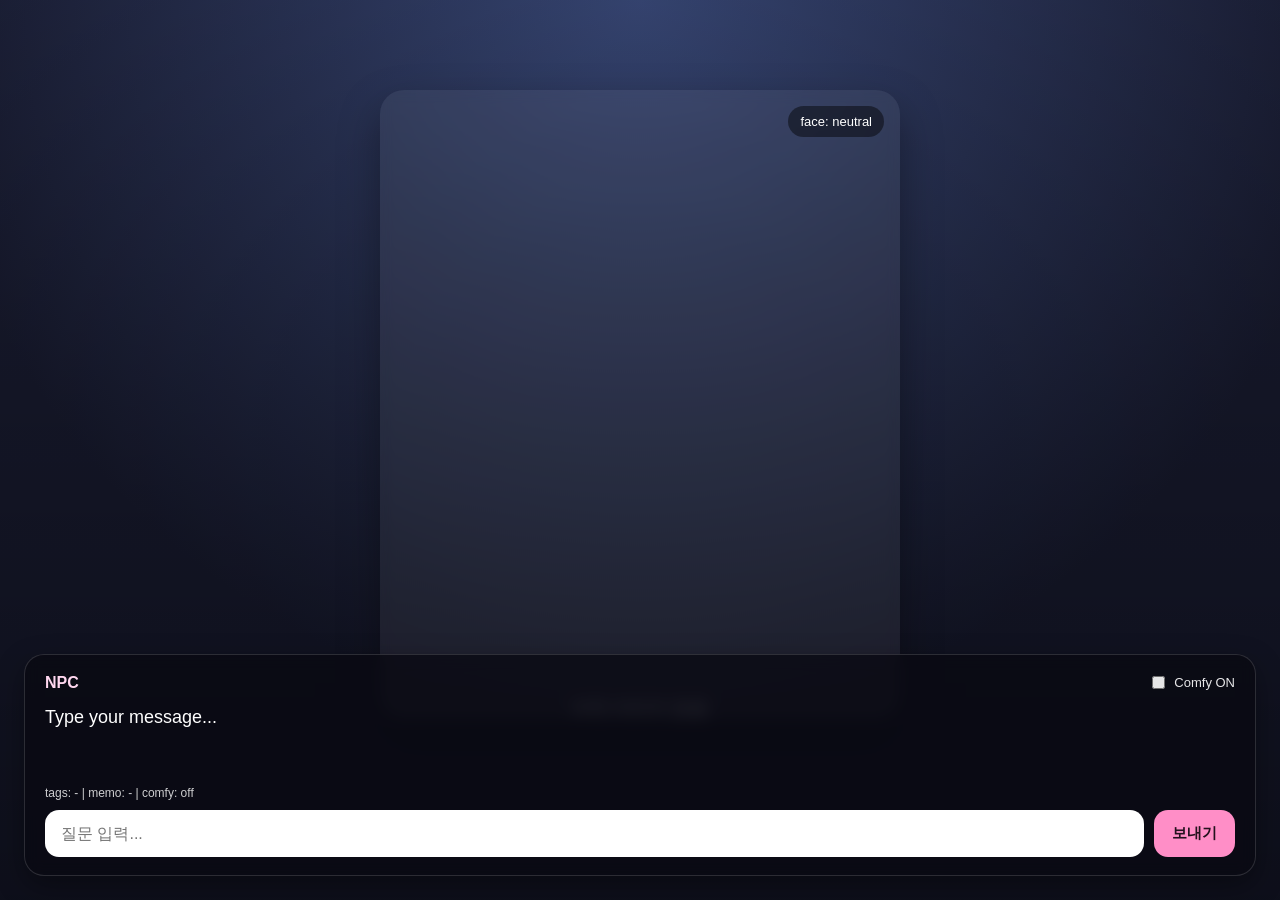
==== frontend/index.html @ 09f0e8e5 "ㅁ" ====
﻿<!doctype html>
<html lang="ko">
<head>
  <meta charset="utf-8" />
  <meta name="viewport" content="width=device-width, initial-scale=1" />
  <title>NPC 비주얼노블 UI</title>
  <link rel="stylesheet" href="./styles.css" />
</head>
<body>
  <div class="screen">
    <div class="stage">
      <div class="portrait-wrap">
        <img id="heroine" alt="NPC portrait" />
        <div id="placeholder" class="placeholder">아직 이미지 없음</div>
        <div id="faceChip" class="face-chip">face: neutral</div>
      </div>
    </div>

    <div class="dialogue">
      <div class="name-row">
        <div class="name">NPC</div>
        <label class="comfy-toggle">
          <input id="comfyToggle" type="checkbox" />
          Comfy ON
        </label>
      </div>

      <div id="reply" class="reply">Type your message...</div>
      <div id="meta" class="meta">tags: - | memo: - | comfy: off</div>

      <form id="chatForm" class="input-row">
        <input id="messageInput" type="text" placeholder="질문 입력..." autocomplete="off" maxlength="1000" />
        <button type="submit">보내기</button>
      </form>
    </div>
  </div>

  <script src="./config.js"></script>
  <script src="./app.js"></script>
</body>
</html>
---- frontend/styles.css ----
﻿* { box-sizing: border-box; }

body {
  margin: 0;
  font-family: "Malgun Gothic", sans-serif;
  background:
    linear-gradient(to top, rgba(0,0,0,.5), rgba(0,0,0,.15)),
    radial-gradient(circle at top, #3d4e81, #1b1e35 65%);
  color: #fff;
  height: 100vh;
  overflow: hidden;
}

.screen {
  position: relative;
  width: 100%;
  height: 100%;
}

.stage {
  position: absolute;
  inset: 0;
  display: flex;
  align-items: flex-end;
  justify-content: center;
  padding-bottom: 180px;
}

.portrait-wrap {
  position: relative;
  width: min(42vw, 520px);
  height: min(70vh, 760px);
  display: flex;
  align-items: flex-end;
  justify-content: center;
  border-radius: 24px;
  overflow: hidden;
  background: rgba(255,255,255,0.06);
  box-shadow: 0 18px 40px rgba(0,0,0,.35);
  backdrop-filter: blur(6px);
}

#heroine {
  max-width: 100%;
  max-height: 100%;
  object-fit: contain;
  display: none;
}

.placeholder {
  opacity: .7;
  font-size: 18px;
}

.face-chip {
  position: absolute;
  top: 16px;
  right: 16px;
  padding: 8px 12px;
  border-radius: 999px;
  background: rgba(0,0,0,.45);
  font-size: 13px;
}

.dialogue {
  position: absolute;
  left: 24px;
  right: 24px;
  bottom: 24px;
  min-height: 190px;
  padding: 18px 20px;
  border-radius: 20px;
  background: rgba(10, 10, 18, 0.78);
  border: 1px solid rgba(255,255,255,.14);
  box-shadow: 0 10px 28px rgba(0,0,0,.35);
  backdrop-filter: blur(8px);
}

.name-row {
  display: flex;
  justify-content: space-between;
  align-items: center;
  gap: 12px;
  margin-bottom: 10px;
}

.name {
  font-weight: bold;
  color: #ffd7ef;
}

.comfy-toggle {
  display: inline-flex;
  align-items: center;
  gap: 6px;
  font-size: 13px;
  opacity: .9;
}

.reply {
  min-height: 70px;
  line-height: 1.7;
  font-size: 18px;
  margin-bottom: 14px;
  white-space: pre-wrap;
}

.meta {
  font-size: 12px;
  opacity: .8;
  margin-bottom: 10px;
  white-space: nowrap;
  overflow: hidden;
  text-overflow: ellipsis;
}

.input-row {
  display: flex;
  gap: 10px;
}

input[type="text"] {
  flex: 1;
  border: 0;
  outline: none;
  padding: 14px 16px;
  border-radius: 14px;
  font-size: 16px;
}

button {
  border: 0;
  padding: 14px 18px;
  border-radius: 14px;
  font-size: 15px;
  font-weight: bold;
  cursor: pointer;
  background: #ff8ec7;
  color: #24121e;
}

@media (max-width: 920px) {
  .stage {
    padding-bottom: 220px;
  }

  .portrait-wrap {
    width: min(58vw, 480px);
    height: min(58vh, 620px);
  }
}

@media (max-width: 640px) {
  .stage {
    padding-bottom: 260px;
  }

  .portrait-wrap {
    width: min(82vw, 420px);
    height: min(50vh, 520px);
  }

  .dialogue {
    left: 12px;
    right: 12px;
    bottom: 12px;
    padding: 14px;
  }

  .reply {
    font-size: 16px;
    min-height: 56px;
  }
}
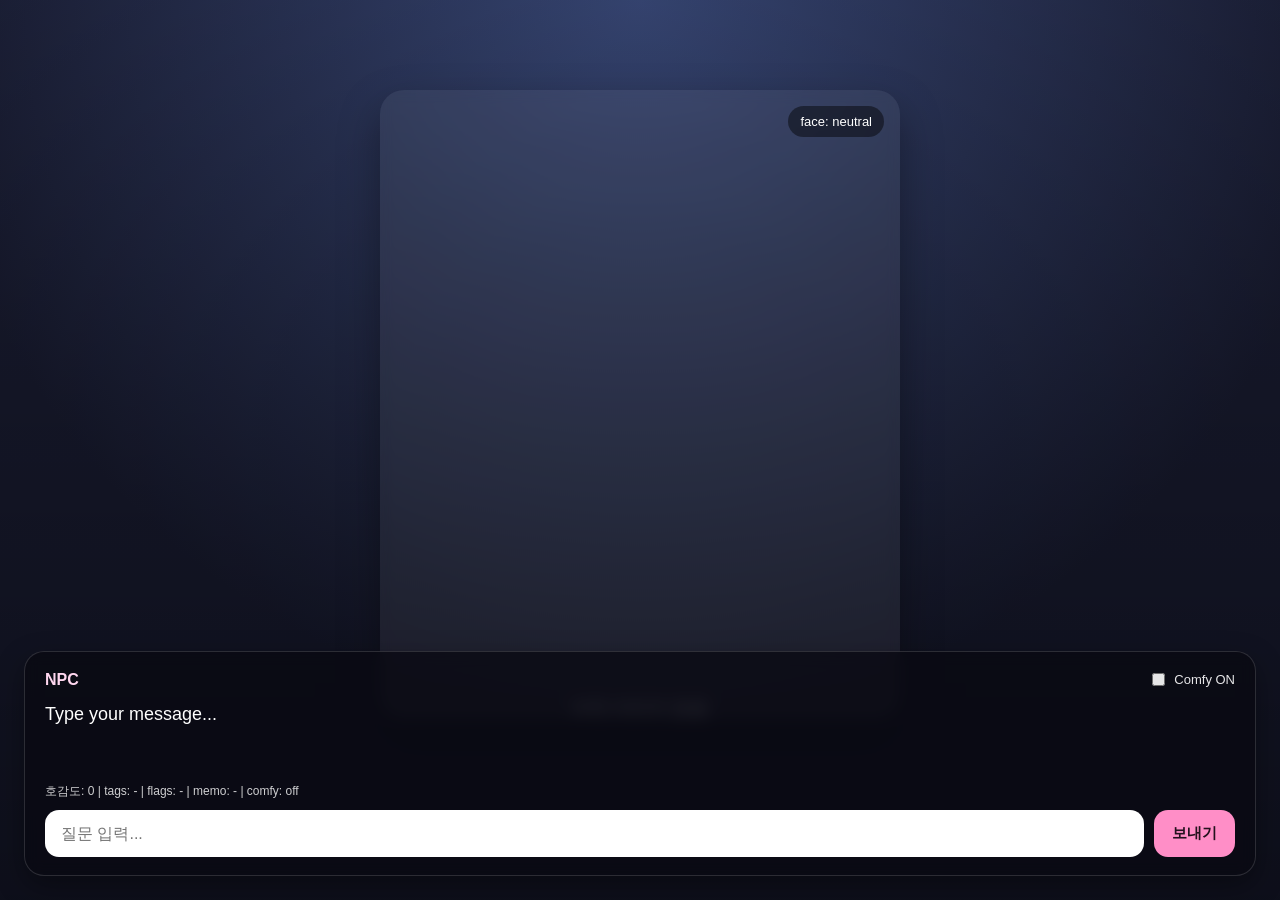
==== commit 11c088af: "0305a" ====
--- a/frontend/index.html
+++ b/frontend/index.html
@@ -26,7 +26,7 @@
       </div>
 
       <div id="reply" class="reply">Type your message...</div>
-      <div id="meta" class="meta">tags: - | memo: - | comfy: off</div>
+      <div id="meta" class="meta">호감도: 0 | tags: - | flags: - | memo: - | comfy: off</div>
 
       <form id="chatForm" class="input-row">
         <input id="messageInput" type="text" placeholder="질문 입력..." autocomplete="off" maxlength="1000" />
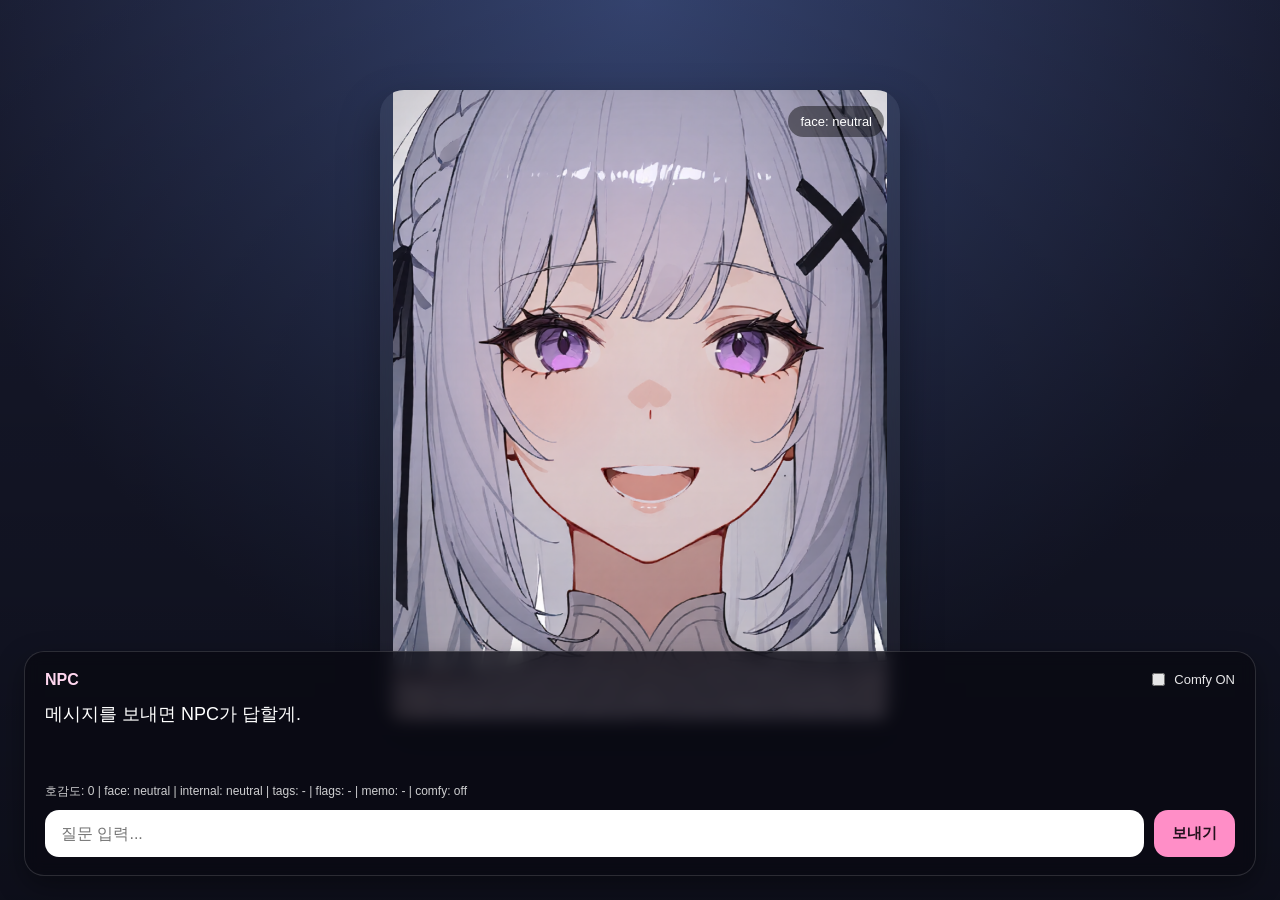
==== commit 80a24cb0: "tinit" ====
--- a/frontend/index.html
+++ b/frontend/index.html
@@ -25,8 +25,8 @@
         </label>
       </div>
 
-      <div id="reply" class="reply">Type your message...</div>
-      <div id="meta" class="meta">호감도: 0 | tags: - | flags: - | memo: - | comfy: off</div>
+      <div id="reply" class="reply">메시지를 보내면 NPC가 답할게.</div>
+      <div id="meta" class="meta">호감도: 0 | face: neutral | internal: neutral | tags: - | flags: - | memo: - | comfy: off</div>
 
       <form id="chatForm" class="input-row">
         <input id="messageInput" type="text" placeholder="질문 입력..." autocomplete="off" maxlength="1000" />
@@ -36,6 +36,6 @@
   </div>
 
   <script src="./config.js"></script>
-  <script src="./app.js"></script>
+  <script src="./app.fixed.js"></script>
 </body>
 </html>
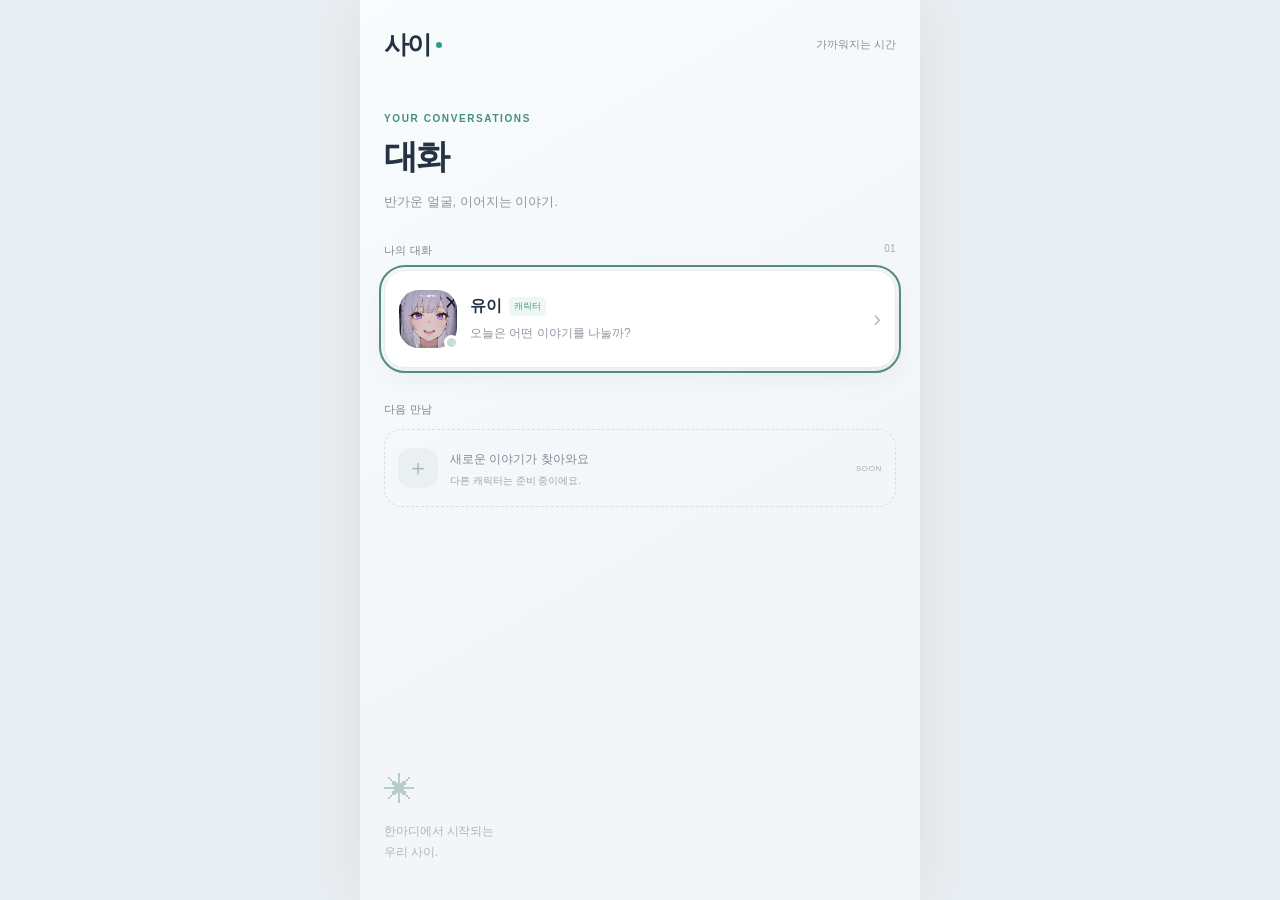
==== commit 0ff28931: "feat: add mobile chat rooms, portrait calls and history recovery" ====
--- a/frontend/index.html
+++ b/frontend/index.html
@@ -1,41 +1,73 @@
-﻿<!doctype html>
+<!doctype html>
 <html lang="ko">
 <head>
   <meta charset="utf-8" />
-  <meta name="viewport" content="width=device-width, initial-scale=1" />
-  <title>NPC 비주얼노블 UI</title>
+  <meta name="viewport" content="width=device-width, initial-scale=1, viewport-fit=cover, interactive-widget=resizes-content" />
+  <meta name="theme-color" content="#f6f8fa" />
+  <title>사이 · 대화</title>
   <link rel="stylesheet" href="./styles.css" />
 </head>
 <body>
-  <div class="screen">
-    <div class="stage">
+  <main class="screen">
+    <section id="conversationList" class="conversation-list" aria-label="대화 목록">
+      <header class="list-header"><div class="brand">사이<span class="brand-dot"></span></div><span class="brand-note">가까워지는 시간</span></header>
+      <div class="list-heading"><p class="eyebrow">YOUR CONVERSATIONS</p><h1>대화</h1><p>반가운 얼굴, 이어지는 이야기.</p></div>
+      <div class="list-section-label">나의 대화 <span>01</span></div>
+      <button id="openYuiRoom" class="conversation-card" type="button" aria-label="유이 대화방 열기">
+        <span class="avatar-wrap"><img src="./faces/neutral.png" alt="" class="room-avatar" /><span class="avatar-mark" aria-hidden="true"></span></span>
+        <span class="conversation-copy"><span class="conversation-name">유이 <span class="room-tag">캐릭터</span></span><span id="roomPreview" class="room-preview">오늘은 어떤 이야기를 나눌까?</span></span>
+        <span class="conversation-trailing"><span class="room-chevron" aria-hidden="true">›</span><span id="roomUnread" class="unread-dot" hidden aria-label="새 답변 있음"></span></span>
+      </button>
+      <div class="coming-section"><span class="list-section-label">다음 만남</span><div class="coming-card"><span class="coming-avatar" aria-hidden="true">＋</span><div><strong>새로운 이야기가 찾아와요</strong><p>다른 캐릭터는 준비 중이에요.</p></div><span class="coming-tag">SOON</span></div></div>
+      <div class="list-footer"><span class="footer-orbit" aria-hidden="true">✳</span><p>한마디에서 시작되는<br />우리 사이.</p></div>
+    </section>
+    <section id="chatRoom" class="chat-room" hidden aria-label="유이 대화방">
+    <header class="topbar">
+      <button id="backToList" class="icon-button back-button" type="button" aria-label="대화 목록으로"><svg viewBox="0 0 24 24" aria-hidden="true"><path d="m14 5-7 7 7 7" /></svg></button>
+      <img class="header-avatar" src="./faces/neutral.png" alt="" />
+      <div class="room-heading"><h1>유이</h1><span id="roomPresence">메시지로 함께해요</span></div>
+      <button id="startVideo" class="icon-button video-button" type="button" aria-label="유이 캐릭터 영상 연결" aria-controls="videoStage"><svg viewBox="0 0 24 24" aria-hidden="true"><rect x="3" y="6" width="12" height="12" rx="3"/><path d="m15 10 6-3v10l-6-3"/></svg></button>
+    </header>
+    <div id="videoInvite" class="video-invite"><span><strong>표정까지, 더 가까이</strong><span>캐릭터 화면을 열고 대화해 보세요</span></span><button id="joinVideo" type="button">영상 연결</button></div>
+    <section id="videoStage" class="stage" hidden aria-label="유이의 캐릭터 영상">
       <div class="portrait-wrap">
-        <img id="heroine" alt="NPC portrait" />
-        <div id="placeholder" class="placeholder">아직 이미지 없음</div>
-        <div id="faceChip" class="face-chip">face: neutral</div>
+        <img id="heroine" alt="유이의 현재 표정" />
+        <div id="placeholder" class="placeholder">표정을 불러오고 있어요</div>
+        <div hidden id="faceChip" class="face-chip">face: neutral</div>
+        <div class="video-topline"><span class="video-label"><span class="portrait-dot"></span>캐릭터 화면</span><span id="videoStatus" role="status">화면 연결 중…</span></div>
+        <div class="video-controls"><div class="video-identity"><strong>유이</strong><span>표정과 함께 나누는 대화</span></div>
+          <button id="resizeVideo" class="call-control minimize-call" type="button" aria-label="영상 화면 작게 보기">↙</button>
+          <button id="endVideo" class="call-control end-call" type="button" aria-label="캐릭터 영상 종료"><svg viewBox="0 0 24 24" aria-hidden="true"><path d="M3 14c5-5 13-5 18 0l-3 3-3-2v-3M9 12v3l-3 2-3-3"/></svg></button>
+        </div>
       </div>
-    </div>
-
-    <div class="dialogue">
-      <div class="name-row">
-        <div class="name">NPC</div>
-        <label class="comfy-toggle">
-          <input id="comfyToggle" type="checkbox" />
-          Comfy ON
-        </label>
+    </section>
+    <section class="dialogue" aria-label="채팅">
+      <div class="history-controls"><span id="historyStatus" role="status"></span><button id="reloadHistory" type="button" hidden>다시 불러오기</button><button id="reconnectHistory" type="button" hidden>현재 대화로 연결</button><button id="olderHistory" type="button" hidden>이전 대화 더 보기</button></div>
+      <div id="chatThread" class="chat-thread" role="log" aria-label="대화 내용" aria-live="polite" aria-relevant="additions">
+        <p class="chat-intro">유이에게 편하게 말을 걸어보세요.</p>
+        <div id="typingIndicator" class="message-row assistant typing-row" hidden>
+          <span class="speaker">유이</span><div class="bubble typing-bubble" role="status" aria-label="유이가 답변을 입력 중이에요"><span aria-hidden="true"></span><span aria-hidden="true"></span><span aria-hidden="true"></span></div>
+        </div>
       </div>
-
-      <div id="reply" class="reply">메시지를 보내면 NPC가 답할게.</div>
-      <div id="meta" class="meta">호감도: 0 | face: neutral | internal: neutral | tags: - | flags: - | memo: - | comfy: off</div>
-
+      <div hidden id="reply"></div>
+      <div id="chatStatus" role="status" aria-live="polite"></div>
+      <div class="recovery-actions"><button hidden id="retryButton" type="button">다시 보내기</button><button hidden id="editButton" type="button">내용 수정</button></div>
       <form id="chatForm" class="input-row">
-        <input id="messageInput" type="text" placeholder="질문 입력..." autocomplete="off" maxlength="1000" />
-        <button type="submit">보내기</button>
+        <input id="messageInput" aria-label="메시지" type="text" placeholder="유이에게 메시지…" autocomplete="off" maxlength="1000" />
+        <button type="submit" aria-label="보내기">↑</button>
       </form>
-    </div>
-  </div>
-
+      <details class="chat-options"><summary>대화 설정</summary>
+        <button id="leaveRoom" type="button" class="leave-room">대화방 나가기</button>
+        <p class="privacy-note">대화는 서버에 저장되며 테스트 개선을 위해 운영자가 확인할 수 있어요. 대화방 나가기로 기록·기억·관계를 초기화할 수 있어요.</p>
+        <label class="comfy-toggle"><input id="comfyToggle" type="checkbox" /> 추가 이미지 생성</label>
+        <label id="debugControls"><input id="debugToggle" type="checkbox" /> 개발 정보</label>
+        <div hidden id="meta" class="meta"></div>
+      </details>
+    </section>
+    </section>
+  </main>
+  <dialog id="leaveDialog"><h2>대화방을 나갈까요?</h2><p>유이와의 대화 기록, 기억과 관계가 초기화돼요.<br>목록으로 돌아가기만 하면 대화는 그대로 유지돼요.</p><p>사용한 일일 대화 한도는 초기화되지 않아요.</p><div class="dialog-actions"><button id="cancelLeave" type="button">취소</button><button id="confirmLeave" type="button" class="leave-room">기록 삭제하고 나가기</button></div><p id="leaveStatus" role="status"></p></dialog>
   <script src="./config.js"></script>
-  <script src="./app.fixed.js"></script>
+  <script src="./app.js"></script>
 </body>
 </html>
--- a/frontend/styles.css
+++ b/frontend/styles.css
@@ -1,174 +1,145 @@
-﻿* { box-sizing: border-box; }
+* { box-sizing: border-box; }
+[hidden] { display: none !important; }
+:root { color-scheme: light; font-family: -apple-system, BlinkMacSystemFont, "Segoe UI", "Malgun Gothic", sans-serif; color: #383632; background: #ece8e3; }
+body { margin: 0; height: 100vh; height: 100dvh; overflow: hidden; }
+button, input { font: inherit; }
+.screen { max-width: 600px; height: 100%; margin: auto; display: flex; flex-direction: column; background: #f7f4f1; overflow: hidden; }
+.topbar { flex: none; display: flex; align-items: center; justify-content: space-between; padding: calc(12px + env(safe-area-inset-top)) 22px 12px; }
+.eyebrow { font-size: 10px; letter-spacing: .12em; color: #877e75; }
+h1 { font-size: 20px; margin: 4px 0 0; font-weight: 650; }
+.header-mark { color: #a77f64; font-size: 26px; }
+.stage { flex: none; height: clamp(160px, 30dvh, 290px); padding: 0 14px; }
+.portrait-wrap { position: relative; height: 100%; overflow: hidden; border-radius: 22px; background: radial-gradient(ellipse at 50% 25%, #fcf0e0, #d8c3ae); display: flex; align-items: center; justify-content: center; }
+#heroine { height: 100%; width: 100%; object-fit: contain; object-position: center; display: none; }
+#heroine.portrait-enter { animation: portrait-in .3s ease-out; }
+@keyframes portrait-in { from { opacity: .45; } to { opacity: 1; } }
+.placeholder { font-size: 13px; color: #665c53; }
+.portrait-caption { position: absolute; bottom: 12px; left: 14px; display: flex; gap: 7px; align-items: center; font-size: 10px; letter-spacing: .1em; padding: 7px 11px; border-radius: 20px; background: #ffffffd9; }
+.portrait-caption > span:last-child { color: #84796f; letter-spacing: 0; margin-left: 3px; }
+.portrait-dot { width: 5px; height: 5px; background: #a78e73; border-radius: 50%; }
+.face-chip { position: absolute; top: 8px; right: 8px; background: white; padding: 6px; font-size: 11px; }
+.dialogue { flex: 1; min-height: 0; display: flex; flex-direction: column; padding-bottom: env(safe-area-inset-bottom); }
+.chat-thread { flex: 1; min-height: 0; overflow-y: auto; overscroll-behavior: contain; padding: 18px 18px 10px; scroll-behavior: smooth; }
+.chat-intro { text-align: center; font-size: 11px; color: #958c84; margin: 0 0 22px; }
+.message-row { display: flex; flex-direction: column; align-items: flex-start; margin: 0 0 15px; gap: 6px; }
+.message-row.user { align-items: flex-end; }
+.speaker { font-size: 11px; color: #81766d; padding-left: 3px; }
+.bubble { max-width: 86%; padding: 11px 14px; background: #fff; border: 1px solid #eee7e0; border-radius: 3px 17px 17px 17px; font-size: 14px; line-height: 1.65; white-space: pre-wrap; overflow-wrap: anywhere; }
+.user .bubble { color: #fff; background: #897262; border: 0; border-radius: 17px 3px 17px 17px; }
+.typing-bubble { display: flex; gap: 5px; align-items: center; min-height: 44px; padding: 14px 17px; }
+.typing-bubble span { width: 6px; height: 6px; border-radius: 50%; background: #aa998c; animation: typing 1.2s ease-in-out infinite; }
+.typing-bubble span:nth-child(2) { animation-delay: .16s; }
+.typing-bubble span:nth-child(3) { animation-delay: .32s; }
+@keyframes typing { 0%, 60%, 100% { transform: translateY(0); opacity: .4; } 30% { transform: translateY(-4px); opacity: 1; } }
+.input-row { display: flex; flex: none; gap: 10px; margin: 7px 14px 0; padding: 7px; background: white; border: 1px solid #e7ded5; border-radius: 26px; }
+input[type="text"] { width: 0; flex: 1; min-width: 0; border: 0; background: transparent; padding: 5px 9px; font-size: 16px; color: #383632; }
+input:focus { outline: none; }
+.input-row:focus-within { outline: 2px solid #bca593; outline-offset: 1px; }
+button { border: 0; cursor: pointer; color: #fff; background: #897262; border-radius: 22px; min-height: 44px; padding: 9px 15px; }
+.input-row button { width: 44px; padding: 0; font-size: 24px; }
+button:disabled { opacity: .45; cursor: default; }
+button:focus-visible, summary:focus-visible { outline: 2px solid #624736; outline-offset: 3px; }
+#chatStatus { font-size: 12px; color: #7a5543; padding: 0 20px; }
+#chatStatus:empty, #chatStatus[data-state="sending"], #chatStatus[data-state="waiting_for_model"], #chatStatus[data-state="success"] { display: none; }
+.recovery-actions { display: flex; gap: 8px; padding: 0 14px; }
+.chat-options { flex: none; font-size: 11px; color: #8a8077; padding: 7px 22px 10px; max-height: 100px; overflow: auto; }
+.chat-options summary { cursor: pointer; width: fit-content; padding: 5px 0; }
+.chat-options label { display: inline-flex; align-items: center; margin: 5px 12px 5px 0; }
+.meta { font-size: 11px; overflow-wrap: anywhere; }
+@media (min-width: 650px) { .screen { box-shadow: 0 0 60px #55463815; } }
+@media (max-height: 550px) { .topbar { padding-top: 6px; padding-bottom: 6px; } .eyebrow { display: none; } .stage { height: 110px; } .chat-intro { margin-bottom: 10px; } }
+@media (prefers-reduced-motion: reduce) { *, *::before, *::after { animation: none !important; scroll-behavior: auto !important; } }
 
-body {
-  margin: 0;
-  font-family: "Malgun Gothic", sans-serif;
-  background:
-    linear-gradient(to top, rgba(0,0,0,.5), rgba(0,0,0,.15)),
-    radial-gradient(circle at top, #3d4e81, #1b1e35 65%);
-  color: #fff;
-  height: 100vh;
-  overflow: hidden;
-}
+/* Conversation navigation and character-video experience. */
+:root { color: #243244; background: #e9eef2; }
+.screen { max-width: 560px; background: #f6f8fa; }
+.conversation-list, .chat-room { display: flex; flex-direction: column; flex: 1; min-height: 0; }
+.conversation-list { overflow-y: auto; padding: max(22px, env(safe-area-inset-top)) 24px max(24px, env(safe-area-inset-bottom)); background: linear-gradient(150deg, #f9fcfc, #f3f5f8 60%); }
+.list-header { display: flex; justify-content: space-between; align-items: center; margin: 6px 0 42px; }
+.brand { font-size: 25px; font-weight: 750; letter-spacing: -.08em; display: flex; align-items: center; gap: 6px; }
+.brand-dot { width: 6px; height: 6px; background: #2d9d8d; border-radius: 50%; }
+.brand-note { color: #85909d; font-size: 11px; }
+.list-heading .eyebrow { color: #438d85; font-size: 10px; letter-spacing: .16em; font-weight: 650; }
+.list-heading h1 { font-size: 34px; letter-spacing: -.06em; margin: 9px 0; }
+.list-heading > p:last-child { color: #8b95a1; font-size: 13px; margin-bottom: 32px; }
+.list-section-label { display: flex; justify-content: space-between; font-size: 11px; letter-spacing: .03em; color: #788593; margin-bottom: 12px; }
+.list-section-label > span { color: #a3adb5; font-size: 10px; }
+.conversation-card { display: flex; width: 100%; align-items: center; text-align: left; gap: 13px; background: white; color: #263445; padding: 19px 14px; border: 1px solid #e8edf0; border-radius: 21px; box-shadow: 0 8px 24px #304d6010; }
+.conversation-card:hover { border-color: #b7d7cf; }
+.avatar-wrap { position: relative; flex: none; }
+.room-avatar { width: 58px; height: 58px; border-radius: 20px; object-fit: cover; object-position: center 25%; background: #e7e2ed; display: block; }
+.avatar-mark { position: absolute; right: -2px; bottom: -2px; width: 15px; height: 15px; background: #c9ddd7; border: 3px solid white; border-radius: 50%; }
+.conversation-copy { min-width: 0; flex: 1; display: flex; flex-direction: column; gap: 8px; }
+.conversation-name { font-size: 16px; font-weight: 650; display: flex; align-items: center; gap: 7px; }
+.room-tag { color: #599389; background: #edf7f3; font-size: 9px; font-weight: 500; border-radius: 5px; padding: 3px 5px; }
+.room-preview { color: #8c97a2; font-size: 12px; white-space: nowrap; overflow: hidden; text-overflow: ellipsis; }
+.conversation-trailing { display: flex; flex-direction: column; align-items: center; gap: 7px; }
+.room-chevron { font-size: 23px; color: #b5bdc5; }
+.unread-dot { width: 7px; height: 7px; border-radius: 50%; background: #319783; }
+.coming-section { margin-top: 34px; }
+.coming-card { display: flex; align-items: center; gap: 12px; border: 1px dashed #d7dfe4; border-radius: 18px; padding: 18px 13px; }
+.coming-avatar { flex: none; width: 40px; height: 40px; display: grid; place-items: center; border-radius: 14px; background: #eaf0f2; color: #a7b4bd; font-size: 22px; }
+.coming-card strong { font-size: 12px; font-weight: 550; color: #7c8b98; }
+.coming-card p { font-size: 10px; color: #9aa6b0; margin: 6px 0 0; }
+.coming-tag { font-size: 8px; letter-spacing: .08em; color: #a1aeb8; margin-left: auto; }
+.list-footer { margin-top: auto; padding-top: 70px; color: #aab7bf; }
+.footer-orbit { display: inline-block; color: #b5cec8; font-size: 32px; }
+.list-footer p { font-size: 12px; line-height: 1.8; letter-spacing: -.01em; }
+.topbar { gap: 10px; padding: calc(10px + env(safe-area-inset-top)) 15px 10px 7px; background: #ffffffed; border-bottom: 1px solid #eaf0f3; }
+.icon-button { width: 44px; height: 44px; padding: 11px; color: #3a4b5e; background: transparent; flex: none; border-radius: 15px; }
+.icon-button svg, .call-control svg { width: 100%; height: 100%; fill: none; stroke: currentColor; stroke-width: 1.8; stroke-linecap: round; stroke-linejoin: round; }
+.header-avatar { width: 37px; height: 37px; border-radius: 13px; object-fit: cover; background: #e7e2ed; }
+.room-heading { flex: 1; min-width: 0; }
+.room-heading h1 { font-size: 16px; margin: 0 0 4px; }
+.room-heading > span { font-size: 10px; color: #91a0ad; }
+.video-button { background: #eaf5f1; color: #39897c; }
+.video-invite { display: flex; align-items: center; gap: 10px; justify-content: space-between; margin: 14px; padding: 14px; background: #eaf2f0; border-radius: 16px; }
+.video-invite > span { display: flex; flex-direction: column; gap: 6px; }
+.video-invite strong { font-size: 12px; font-weight: 600; color: #486e67; }
+.video-invite > span > span { font-size: 10px; color: #829b96; }
+.video-invite button { min-height: 38px; padding: 8px 13px; font-size: 11px; background: white; color: #397d70; box-shadow: 0 2px 8px #40756608; white-space: nowrap; }
+.stage { height: clamp(190px, 33dvh, 330px); padding: 12px 12px 0; transition: height .25s ease; }
+.portrait-wrap { background: radial-gradient(ellipse at 50% 30%, #677085, #253444 85%); border-radius: 22px; isolation: isolate; }
+.portrait-wrap::after { content: ''; position: absolute; inset: 0; background: linear-gradient(#111e332b, transparent 30%, transparent 50%, #162232c9); pointer-events: none; }
+#heroine { object-position: center 25%; }
+.video-topline { position: absolute; z-index: 1; top: 13px; left: 14px; right: 14px; display: flex; justify-content: space-between; align-items: center; color: #ffffffcf; font-size: 9px; }
+.video-label { display: flex; gap: 5px; align-items: center; padding: 5px 8px; border-radius: 20px; background: #16233366; backdrop-filter: blur(8px); }
+.portrait-dot { background: #93d4c3; width: 4px; height: 4px; }
+.video-controls { z-index: 1; position: absolute; bottom: 13px; left: 17px; right: 13px; display: flex; align-items: center; gap: 8px; }
+.video-identity { color: white; display: flex; flex-direction: column; gap: 5px; margin-right: auto; }
+.video-identity strong { font-size: 15px; font-weight: 550; }
+.video-identity span { color: #ffffff9c; font-size: 9px; }
+.call-control { width: 42px; height: 42px; min-height: 42px; border-radius: 50%; padding: 11px; display: grid; place-items: center; }
+.minimize-call { background: #ffffff24; color: white; backdrop-filter: blur(8px); font-size: 20px; padding: 0; }
+.end-call { background: #e76570; color: white; }
+.stage[data-compact="true"] { height: 108px; }
+.stage[data-compact="true"] .video-topline { display: none; }
+.stage[data-compact="true"] #heroine { width: 100px; margin-left: 10px; margin-right: auto; }
+.stage[data-compact="true"] .video-identity { margin-left: 96px; }
+.stage[data-compact="true"] .video-identity span { display: none; }
+.stage[data-compact="true"] .video-controls { bottom: 25px; }
+.stage .placeholder { color: #e0e7ed; }
+.chat-thread { padding-top: 20px; }
+.chat-intro { color: #9ba8b2; font-size: 10px; }
+.speaker { color: #8c9aa6; }
+.bubble { color: #3d4b5d; border-color: #edf0f4; box-shadow: 0 2px 4px #223b4e03; }
+.user .bubble { background: #47685f; }
+.typing-bubble span { background: #8eaaa1; }
+.input-row { border-color: #e3eaf0; }
+.input-row button { background: #47685f; }
+.input-row:focus-within { outline-color: #93b8ad; }
+input[type="text"] { color: #344657; }
+input[type="text"]::placeholder { color: #a4afb7; font-size: 14px; }
+.chat-options { color: #97a3ac; font-size: 10px; }
+button:focus-visible, summary:focus-visible { outline-color: #548c7f; }
+@media (max-width: 350px) { .conversation-list { padding-left: 18px; padding-right: 18px; } .coming-tag { display: none; } .video-invite { padding: 12px; } .video-invite > span > span { font-size: 9px; } }
+@media (max-height: 550px) { .stage { height: 140px; } .topbar { padding-top: 4px; padding-bottom: 4px; } .video-invite { margin-top: 7px; margin-bottom: 7px; padding-top: 8px; padding-bottom: 8px; } .video-identity span { display: none; } }
+@media (prefers-reduced-motion: reduce) { .stage { transition: none; } }
 
-.screen {
-  position: relative;
-  width: 100%;
-  height: 100%;
-}
-
-.stage {
-  position: absolute;
-  inset: 0;
-  display: flex;
-  align-items: flex-end;
-  justify-content: center;
-  padding-bottom: 180px;
-}
-
-.portrait-wrap {
-  position: relative;
-  width: min(42vw, 520px);
-  height: min(70vh, 760px);
-  display: flex;
-  align-items: flex-end;
-  justify-content: center;
-  border-radius: 24px;
-  overflow: hidden;
-  background: rgba(255,255,255,0.06);
-  box-shadow: 0 18px 40px rgba(0,0,0,.35);
-  backdrop-filter: blur(6px);
-}
-
-#heroine {
-  max-width: 100%;
-  max-height: 100%;
-  object-fit: contain;
-  display: none;
-}
-
-.placeholder {
-  opacity: .7;
-  font-size: 18px;
-}
-
-.face-chip {
-  position: absolute;
-  top: 16px;
-  right: 16px;
-  padding: 8px 12px;
-  border-radius: 999px;
-  background: rgba(0,0,0,.45);
-  font-size: 13px;
-}
-
-.dialogue {
-  position: absolute;
-  left: 24px;
-  right: 24px;
-  bottom: 24px;
-  min-height: 190px;
-  padding: 18px 20px;
-  border-radius: 20px;
-  background: rgba(10, 10, 18, 0.78);
-  border: 1px solid rgba(255,255,255,.14);
-  box-shadow: 0 10px 28px rgba(0,0,0,.35);
-  backdrop-filter: blur(8px);
-}
-
-.name-row {
-  display: flex;
-  justify-content: space-between;
-  align-items: center;
-  gap: 12px;
-  margin-bottom: 10px;
-}
-
-.name {
-  font-weight: bold;
-  color: #ffd7ef;
-}
-
-.comfy-toggle {
-  display: inline-flex;
-  align-items: center;
-  gap: 6px;
-  font-size: 13px;
-  opacity: .9;
-}
-
-.reply {
-  min-height: 70px;
-  line-height: 1.7;
-  font-size: 18px;
-  margin-bottom: 14px;
-  white-space: pre-wrap;
-}
-
-.meta {
-  font-size: 12px;
-  opacity: .8;
-  margin-bottom: 10px;
-  white-space: nowrap;
-  overflow: hidden;
-  text-overflow: ellipsis;
-}
-
-.input-row {
-  display: flex;
-  gap: 10px;
-}
-
-input[type="text"] {
-  flex: 1;
-  border: 0;
-  outline: none;
-  padding: 14px 16px;
-  border-radius: 14px;
-  font-size: 16px;
-}
-
-button {
-  border: 0;
-  padding: 14px 18px;
-  border-radius: 14px;
-  font-size: 15px;
-  font-weight: bold;
-  cursor: pointer;
-  background: #ff8ec7;
-  color: #24121e;
-}
-
-@media (max-width: 920px) {
-  .stage {
-    padding-bottom: 220px;
-  }
-
-  .portrait-wrap {
-    width: min(58vw, 480px);
-    height: min(58vh, 620px);
-  }
-}
-
-@media (max-width: 640px) {
-  .stage {
-    padding-bottom: 260px;
-  }
-
-  .portrait-wrap {
-    width: min(82vw, 420px);
-    height: min(50vh, 520px);
-  }
-
-  .dialogue {
-    left: 12px;
-    right: 12px;
-    bottom: 12px;
-    padding: 14px;
-  }
-
-  .reply {
-    font-size: 16px;
-    min-height: 56px;
-  }
-}
+.history-controls{font-size:12px;color:#68766d;padding:0 12px;display:flex;gap:8px;align-items:center;flex-wrap:wrap}
+.history-controls:has(span:empty):not(:has(button:not([hidden]))){display:none}
+.history-controls button{font:inherit;border:0;background:#edf1eb;color:#45644f;padding:7px 10px;border-radius:10px;cursor:pointer}
+.leave-room{color:#ad3c42!important;border:1px solid #edcbcd;background:#fff3f3;border-radius:10px;padding:10px 14px;cursor:pointer;font:inherit}
+.privacy-note{font-size:11px;line-height:1.6;color:#778176;max-width:340px;margin:8px 0}
+dialog{border:0;border-radius:24px;padding:24px;max-width:min(420px,calc(100vw - 32px));color:#344439;box-shadow:0 20px 70px #0003}
+dialog::backdrop{background:#15251e88;backdrop-filter:blur(3px)}dialog h2{font-size:20px}dialog p{font-size:13px;line-height:1.7}.dialog-actions{display:flex;gap:12px;justify-content:flex-end}.dialog-actions button{font:inherit;padding:12px;border-radius:12px;border:1px solid #dce3d8;cursor:pointer}#leaveStatus{color:#ad3c42}
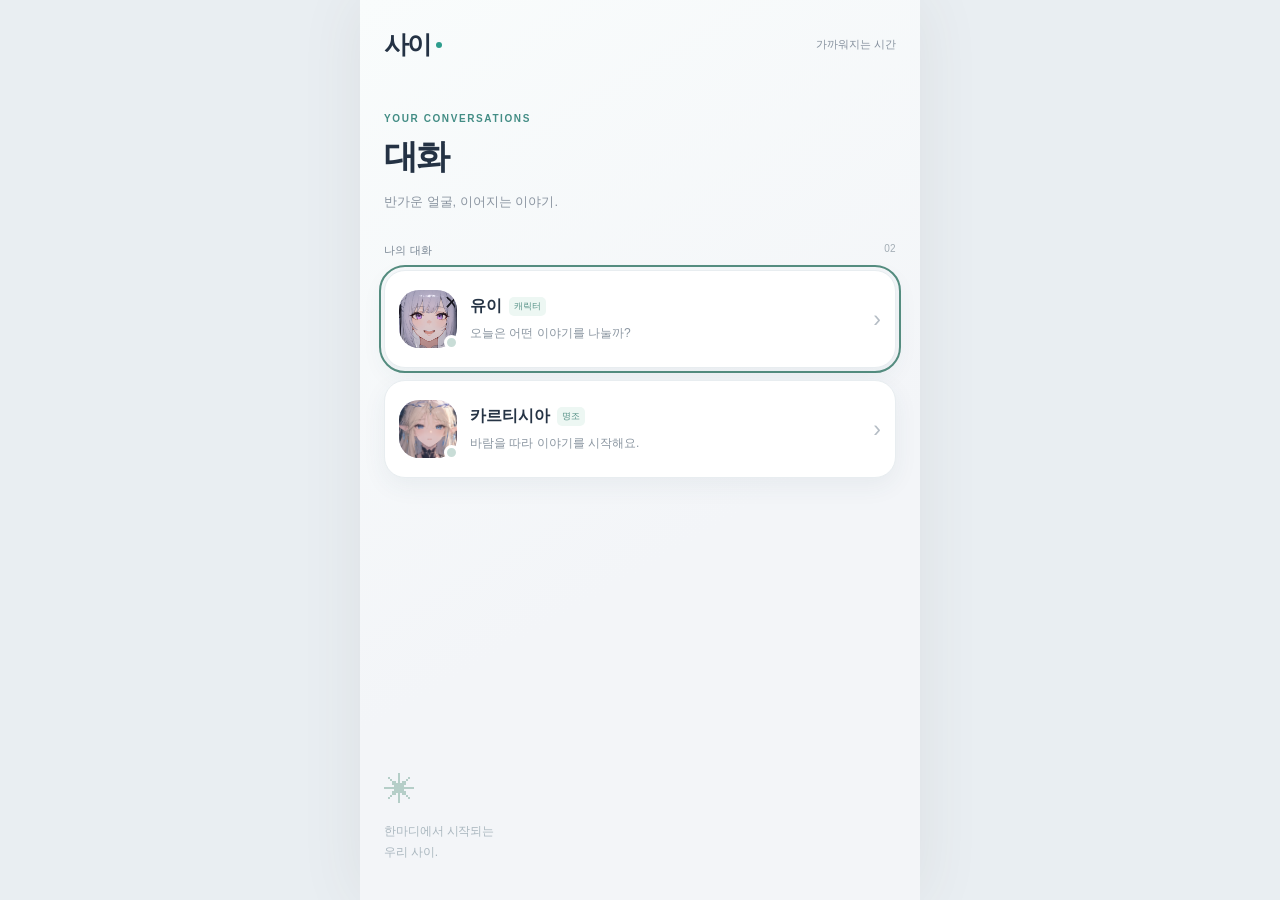
==== commit 35811073: "feat: add Cartethyia character chat" ====
--- a/frontend/index.html
+++ b/frontend/index.html
@@ -12,30 +12,34 @@
     <section id="conversationList" class="conversation-list" aria-label="대화 목록">
       <header class="list-header"><div class="brand">사이<span class="brand-dot"></span></div><span class="brand-note">가까워지는 시간</span></header>
       <div class="list-heading"><p class="eyebrow">YOUR CONVERSATIONS</p><h1>대화</h1><p>반가운 얼굴, 이어지는 이야기.</p></div>
-      <div class="list-section-label">나의 대화 <span>01</span></div>
+      <div class="list-section-label">나의 대화 <span>02</span></div>
       <button id="openYuiRoom" class="conversation-card" type="button" aria-label="유이 대화방 열기">
         <span class="avatar-wrap"><img src="./faces/neutral.png" alt="" class="room-avatar" /><span class="avatar-mark" aria-hidden="true"></span></span>
         <span class="conversation-copy"><span class="conversation-name">유이 <span class="room-tag">캐릭터</span></span><span id="roomPreview" class="room-preview">오늘은 어떤 이야기를 나눌까?</span></span>
         <span class="conversation-trailing"><span class="room-chevron" aria-hidden="true">›</span><span id="roomUnread" class="unread-dot" hidden aria-label="새 답변 있음"></span></span>
       </button>
-      <div class="coming-section"><span class="list-section-label">다음 만남</span><div class="coming-card"><span class="coming-avatar" aria-hidden="true">＋</span><div><strong>새로운 이야기가 찾아와요</strong><p>다른 캐릭터는 준비 중이에요.</p></div><span class="coming-tag">SOON</span></div></div>
+      <button id="openCartethyiaRoom" class="conversation-card" type="button" aria-label="카르티시아 대화방 열기">
+        <span class="avatar-wrap"><img src="./characters/cartethyia/faces/neutral.png" alt="" class="room-avatar" /><span class="avatar-mark" aria-hidden="true"></span></span>
+        <span class="conversation-copy"><span class="conversation-name">카르티시아 <span class="room-tag">명조</span></span><span id="cartethyiaRoomPreview" class="room-preview">바람을 따라 이야기를 시작해요.</span></span>
+        <span class="conversation-trailing"><span class="room-chevron" aria-hidden="true">›</span><span id="cartethyiaRoomUnread" class="unread-dot" hidden aria-label="새 답변 있음"></span></span>
+      </button>
       <div class="list-footer"><span class="footer-orbit" aria-hidden="true">✳</span><p>한마디에서 시작되는<br />우리 사이.</p></div>
     </section>
-    <section id="chatRoom" class="chat-room" hidden aria-label="유이 대화방">
+    <section id="chatRoom" class="chat-room" hidden aria-label="캐릭터 대화방">
     <header class="topbar">
       <button id="backToList" class="icon-button back-button" type="button" aria-label="대화 목록으로"><svg viewBox="0 0 24 24" aria-hidden="true"><path d="m14 5-7 7 7 7" /></svg></button>
-      <img class="header-avatar" src="./faces/neutral.png" alt="" />
-      <div class="room-heading"><h1>유이</h1><span id="roomPresence">메시지로 함께해요</span></div>
+      <img id="headerAvatar" class="header-avatar" src="./faces/neutral.png" alt="" />
+      <div class="room-heading"><h1 id="roomTitle">유이</h1><span id="roomPresence">메시지로 함께해요</span></div>
       <button id="startVideo" class="icon-button video-button" type="button" aria-label="유이 캐릭터 영상 연결" aria-controls="videoStage"><svg viewBox="0 0 24 24" aria-hidden="true"><rect x="3" y="6" width="12" height="12" rx="3"/><path d="m15 10 6-3v10l-6-3"/></svg></button>
     </header>
     <div id="videoInvite" class="video-invite"><span><strong>표정까지, 더 가까이</strong><span>캐릭터 화면을 열고 대화해 보세요</span></span><button id="joinVideo" type="button">영상 연결</button></div>
-    <section id="videoStage" class="stage" hidden aria-label="유이의 캐릭터 영상">
+    <section id="videoStage" class="stage" hidden aria-label="캐릭터 영상">
       <div class="portrait-wrap">
         <img id="heroine" alt="유이의 현재 표정" />
         <div id="placeholder" class="placeholder">표정을 불러오고 있어요</div>
         <div hidden id="faceChip" class="face-chip">face: neutral</div>
         <div class="video-topline"><span class="video-label"><span class="portrait-dot"></span>캐릭터 화면</span><span id="videoStatus" role="status">화면 연결 중…</span></div>
-        <div class="video-controls"><div class="video-identity"><strong>유이</strong><span>표정과 함께 나누는 대화</span></div>
+        <div class="video-controls"><div class="video-identity"><strong id="videoCharacterName">유이</strong><span>표정과 함께 나누는 대화</span></div>
           <button id="resizeVideo" class="call-control minimize-call" type="button" aria-label="영상 화면 작게 보기">↙</button>
           <button id="endVideo" class="call-control end-call" type="button" aria-label="캐릭터 영상 종료"><svg viewBox="0 0 24 24" aria-hidden="true"><path d="M3 14c5-5 13-5 18 0l-3 3-3-2v-3M9 12v3l-3 2-3-3"/></svg></button>
         </div>
@@ -44,9 +48,9 @@
     <section class="dialogue" aria-label="채팅">
       <div class="history-controls"><span id="historyStatus" role="status"></span><button id="reloadHistory" type="button" hidden>다시 불러오기</button><button id="reconnectHistory" type="button" hidden>현재 대화로 연결</button><button id="olderHistory" type="button" hidden>이전 대화 더 보기</button></div>
       <div id="chatThread" class="chat-thread" role="log" aria-label="대화 내용" aria-live="polite" aria-relevant="additions">
-        <p class="chat-intro">유이에게 편하게 말을 걸어보세요.</p>
+        <p id="chatIntro" class="chat-intro">유이에게 편하게 말을 걸어보세요.</p>
         <div id="typingIndicator" class="message-row assistant typing-row" hidden>
-          <span class="speaker">유이</span><div class="bubble typing-bubble" role="status" aria-label="유이가 답변을 입력 중이에요"><span aria-hidden="true"></span><span aria-hidden="true"></span><span aria-hidden="true"></span></div>
+          <span id="typingSpeaker" class="speaker">유이</span><div id="typingBubble" class="bubble typing-bubble" role="status" aria-label="유이가 답변을 입력 중이에요"><span aria-hidden="true"></span><span aria-hidden="true"></span><span aria-hidden="true"></span></div>
         </div>
       </div>
       <div hidden id="reply"></div>
@@ -66,7 +70,7 @@
     </section>
     </section>
   </main>
-  <dialog id="leaveDialog"><h2>대화방을 나갈까요?</h2><p>유이와의 대화 기록, 기억과 관계가 초기화돼요.<br>목록으로 돌아가기만 하면 대화는 그대로 유지돼요.</p><p>사용한 일일 대화 한도는 초기화되지 않아요.</p><div class="dialog-actions"><button id="cancelLeave" type="button">취소</button><button id="confirmLeave" type="button" class="leave-room">기록 삭제하고 나가기</button></div><p id="leaveStatus" role="status"></p></dialog>
+  <dialog id="leaveDialog"><h2>대화방을 나갈까요?</h2><p id="leaveDescription">유이와의 대화 기록, 기억과 관계가 초기화돼요.<br>목록으로 돌아가기만 하면 대화는 그대로 유지돼요.</p><p>사용한 일일 대화 한도는 초기화되지 않아요.</p><div class="dialog-actions"><button id="cancelLeave" type="button">취소</button><button id="confirmLeave" type="button" class="leave-room">기록 삭제하고 나가기</button></div><p id="leaveStatus" role="status"></p></dialog>
   <script src="./config.js"></script>
   <script src="./app.js"></script>
 </body>
--- a/frontend/styles.css
+++ b/frontend/styles.css
@@ -65,6 +65,7 @@
 .list-section-label { display: flex; justify-content: space-between; font-size: 11px; letter-spacing: .03em; color: #788593; margin-bottom: 12px; }
 .list-section-label > span { color: #a3adb5; font-size: 10px; }
 .conversation-card { display: flex; width: 100%; align-items: center; text-align: left; gap: 13px; background: white; color: #263445; padding: 19px 14px; border: 1px solid #e8edf0; border-radius: 21px; box-shadow: 0 8px 24px #304d6010; }
+.conversation-card + .conversation-card { margin-top: 12px; }
 .conversation-card:hover { border-color: #b7d7cf; }
 .avatar-wrap { position: relative; flex: none; }
 .room-avatar { width: 58px; height: 58px; border-radius: 20px; object-fit: cover; object-position: center 25%; background: #e7e2ed; display: block; }
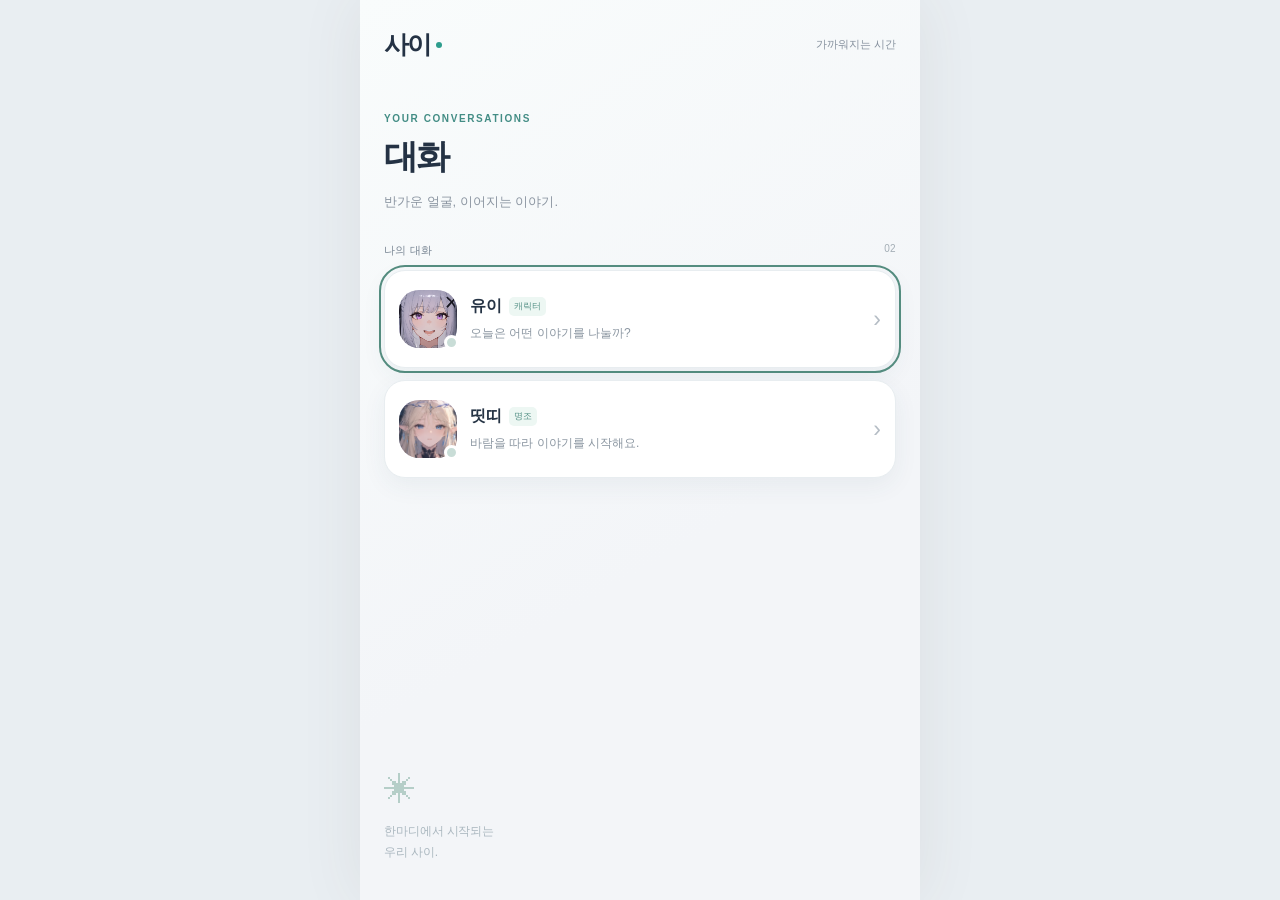
==== commit 3af67d7c: "fix: name Cartethyia character Ttitti" ====
--- a/frontend/index.html
+++ b/frontend/index.html
@@ -18,9 +18,9 @@
         <span class="conversation-copy"><span class="conversation-name">유이 <span class="room-tag">캐릭터</span></span><span id="roomPreview" class="room-preview">오늘은 어떤 이야기를 나눌까?</span></span>
         <span class="conversation-trailing"><span class="room-chevron" aria-hidden="true">›</span><span id="roomUnread" class="unread-dot" hidden aria-label="새 답변 있음"></span></span>
       </button>
-      <button id="openCartethyiaRoom" class="conversation-card" type="button" aria-label="카르티시아 대화방 열기">
+      <button id="openCartethyiaRoom" class="conversation-card" type="button" aria-label="띳띠 대화방 열기">
         <span class="avatar-wrap"><img src="./characters/cartethyia/faces/neutral.png" alt="" class="room-avatar" /><span class="avatar-mark" aria-hidden="true"></span></span>
-        <span class="conversation-copy"><span class="conversation-name">카르티시아 <span class="room-tag">명조</span></span><span id="cartethyiaRoomPreview" class="room-preview">바람을 따라 이야기를 시작해요.</span></span>
+        <span class="conversation-copy"><span class="conversation-name">띳띠 <span class="room-tag">명조</span></span><span id="cartethyiaRoomPreview" class="room-preview">바람을 따라 이야기를 시작해요.</span></span>
         <span class="conversation-trailing"><span class="room-chevron" aria-hidden="true">›</span><span id="cartethyiaRoomUnread" class="unread-dot" hidden aria-label="새 답변 있음"></span></span>
       </button>
       <div class="list-footer"><span class="footer-orbit" aria-hidden="true">✳</span><p>한마디에서 시작되는<br />우리 사이.</p></div>
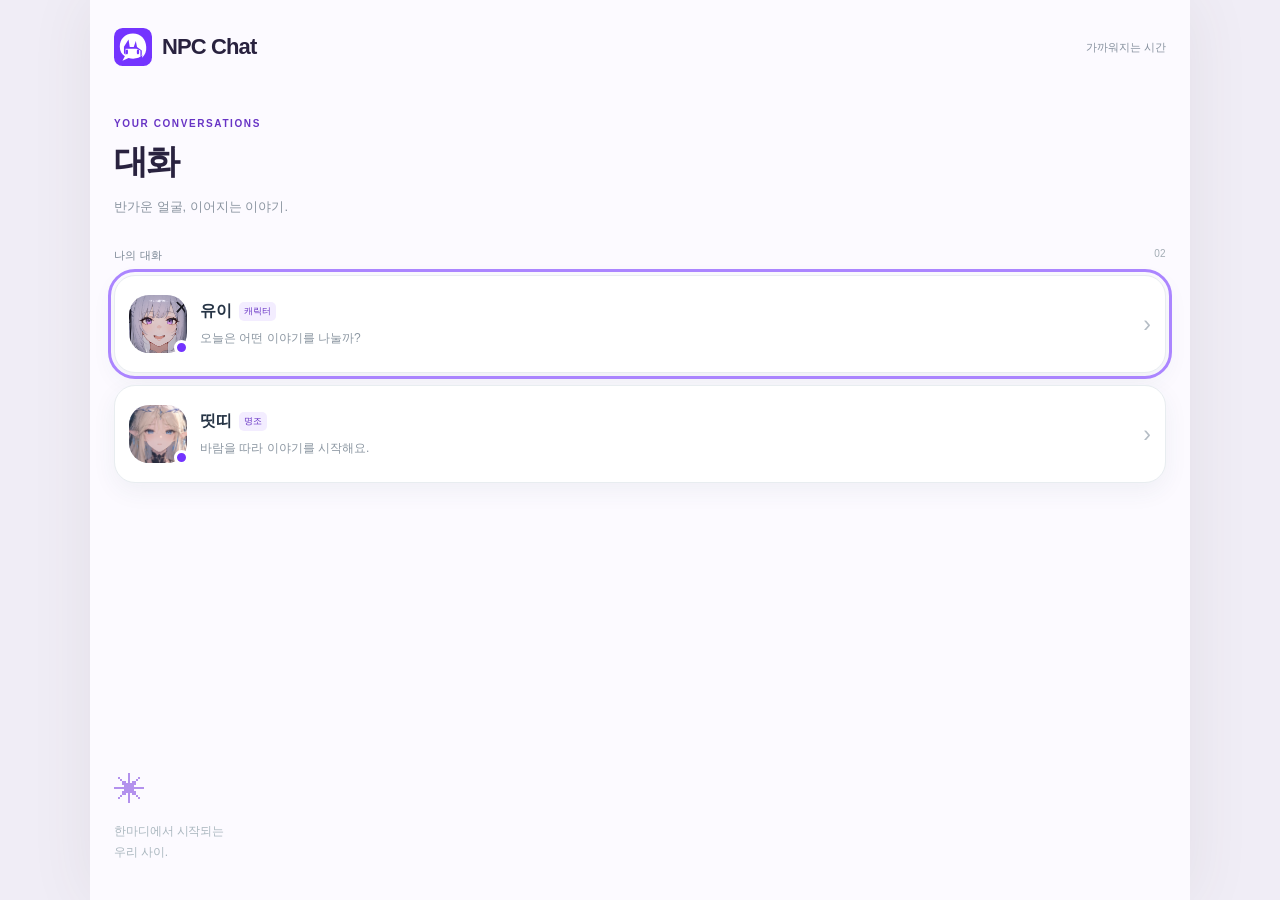
==== commit 7c950806: "feat: apply violet desktop identity and compact chat UI" ====
--- a/frontend/index.html
+++ b/frontend/index.html
@@ -3,14 +3,16 @@
 <head>
   <meta charset="utf-8" />
   <meta name="viewport" content="width=device-width, initial-scale=1, viewport-fit=cover, interactive-widget=resizes-content" />
-  <meta name="theme-color" content="#f6f8fa" />
-  <title>사이 · 대화</title>
+  <meta name="theme-color" content="#7434ff" />
+  <title>NPC Chat · 대화</title>
+  <link rel="icon" href="./brand.svg" type="image/svg+xml" />
   <link rel="stylesheet" href="./styles.css" />
+  <link rel="stylesheet" href="./violet.css" />
 </head>
 <body>
   <main class="screen">
     <section id="conversationList" class="conversation-list" aria-label="대화 목록">
-      <header class="list-header"><div class="brand">사이<span class="brand-dot"></span></div><span class="brand-note">가까워지는 시간</span></header>
+      <header class="list-header"><div class="brand"><img src="./brand.svg" alt="" />NPC Chat</div><span class="brand-note">가까워지는 시간</span></header>
       <div class="list-heading"><p class="eyebrow">YOUR CONVERSATIONS</p><h1>대화</h1><p>반가운 얼굴, 이어지는 이야기.</p></div>
       <div class="list-section-label">나의 대화 <span>02</span></div>
       <button id="openYuiRoom" class="conversation-card" type="button" aria-label="유이 대화방 열기">
@@ -30,9 +32,11 @@
       <button id="backToList" class="icon-button back-button" type="button" aria-label="대화 목록으로"><svg viewBox="0 0 24 24" aria-hidden="true"><path d="m14 5-7 7 7 7" /></svg></button>
       <img id="headerAvatar" class="header-avatar" src="./faces/neutral.png" alt="" />
       <div class="room-heading"><h1 id="roomTitle">유이</h1><span id="roomPresence">메시지로 함께해요</span></div>
+      <button id="expandChat" class="icon-button expand-button" type="button" aria-label="넓게 펼치기" aria-pressed="false" title="넓게 펼치기"><svg viewBox="0 0 24 24" aria-hidden="true"><path d="M8 3H3v5M16 3h5v5M3 16v5h5M21 16v5h-5"/></svg></button>
       <button id="startVideo" class="icon-button video-button" type="button" aria-label="유이 캐릭터 영상 연결" aria-controls="videoStage"><svg viewBox="0 0 24 24" aria-hidden="true"><rect x="3" y="6" width="12" height="12" rx="3"/><path d="m15 10 6-3v10l-6-3"/></svg></button>
     </header>
-    <div id="videoInvite" class="video-invite"><span><strong>표정까지, 더 가까이</strong><span>캐릭터 화면을 열고 대화해 보세요</span></span><button id="joinVideo" type="button">영상 연결</button></div>
+    <div class="chat-workspace"><div class="chat-main">
+    <div id="videoInvite" class="video-invite"><span><strong>오늘도, 함께 이야기해요</strong><span>캐릭터 화면을 열고 대화해 보세요</span></span><button id="joinVideo" type="button">표정 보기</button></div>
     <section id="videoStage" class="stage" hidden aria-label="캐릭터 영상">
       <div class="portrait-wrap">
         <img id="heroine" alt="유이의 현재 표정" />
@@ -56,11 +60,12 @@
       <div hidden id="reply"></div>
       <div id="chatStatus" role="status" aria-live="polite"></div>
       <div class="recovery-actions"><button hidden id="retryButton" type="button">다시 보내기</button><button hidden id="editButton" type="button">내용 수정</button></div>
+      <div class="suggestion-row" aria-label="대화 시작 문구"><button id="suggestToday" type="button">오늘 이야기</button><button id="suggestRest" type="button">잠깐 쉬기</button></div>
       <form id="chatForm" class="input-row">
         <input id="messageInput" aria-label="메시지" type="text" placeholder="유이에게 메시지…" autocomplete="off" maxlength="1000" />
         <button type="submit" aria-label="보내기">↑</button>
       </form>
-      <details class="chat-options"><summary>대화 설정</summary>
+      <details class="chat-options" id="chatOptions"><summary>대화 설정</summary>
         <button id="leaveRoom" type="button" class="leave-room">대화방 나가기</button>
         <p class="privacy-note">대화는 서버에 저장되며 테스트 개선을 위해 운영자가 확인할 수 있어요. 대화방 나가기로 기록·기억·관계를 초기화할 수 있어요.</p>
         <label class="comfy-toggle"><input id="comfyToggle" type="checkbox" /> 추가 이미지 생성</label>
@@ -68,6 +73,16 @@
         <div hidden id="meta" class="meta"></div>
       </details>
     </section>
+    </div>
+    <aside class="companion-panel" aria-label="캐릭터와 관계">
+      <div class="companion-profile"><img id="companionPortrait" src="./faces/neutral.png" alt="유이" /><h2 id="companionName">유이</h2><p>작은 이야기로 가까워지는 시간.</p></div>
+      <details id="relationshipPanel" class="relationship-panel" open><summary><span>♡</span> 우리 사이</summary>
+        <p id="relationshipStatus" class="relationship-note">관계를 불러오는 중이에요.</p>
+        <div id="relationshipStats" class="relationship-stats" hidden></div>
+      </details>
+      <div class="companion-footer"><img src="./brand.svg" alt=""/><p>한마디에서 시작되는<br/>우리 사이.</p></div>
+    </aside>
+    </div>
     </section>
   </main>
   <dialog id="leaveDialog"><h2>대화방을 나갈까요?</h2><p id="leaveDescription">유이와의 대화 기록, 기억과 관계가 초기화돼요.<br>목록으로 돌아가기만 하면 대화는 그대로 유지돼요.</p><p>사용한 일일 대화 한도는 초기화되지 않아요.</p><div class="dialog-actions"><button id="cancelLeave" type="button">취소</button><button id="confirmLeave" type="button" class="leave-room">기록 삭제하고 나가기</button></div><p id="leaveStatus" role="status"></p></dialog>
--- a/frontend/styles.css
+++ b/frontend/styles.css
@@ -142,5 +142,21 @@
 .history-controls button{font:inherit;border:0;background:#edf1eb;color:#45644f;padding:7px 10px;border-radius:10px;cursor:pointer}
 .leave-room{color:#ad3c42!important;border:1px solid #edcbcd;background:#fff3f3;border-radius:10px;padding:10px 14px;cursor:pointer;font:inherit}
 .privacy-note{font-size:11px;line-height:1.6;color:#778176;max-width:340px;margin:8px 0}
+
+/* Native chat shell only: leave the mobile/public website unchanged. */
+.desktop-shell, .desktop-shell .screen { background: #f5f7f2; }
+.desktop-shell .screen { max-width: none; }
+.desktop-shell .topbar { background: #f5f7f2; border-bottom: 1px solid #e2e8df; padding: 6px 16px 12px 8px; }
+.desktop-shell .room-heading h1 { color: #31463a; font-size: 15px; }
+.desktop-shell .room-heading > span { color: #718675; }
+.desktop-shell .header-avatar { border-radius: 50%; }
+.desktop-shell .video-invite { background: #eaf0e5; border: 0; margin: 12px 16px 0; border-radius: 14px; }
+.desktop-shell .dialogue { background: #f5f7f2; }
+.desktop-shell .chat-thread { padding: 24px 20px 12px; }
+.desktop-shell .bubble { border-color: #e4eade; box-shadow: none; color: #34463a; }
+.desktop-shell .user .bubble { background: #496b55; color: white; }
+.desktop-shell .input-row { border-radius: 16px; border-color: #dde6d9; margin: 8px 16px 0; }
+.desktop-shell .input-row button { border-radius: 12px; background: #496b55; }
+.desktop-shell .chat-options { padding-bottom: 12px; }
 dialog{border:0;border-radius:24px;padding:24px;max-width:min(420px,calc(100vw - 32px));color:#344439;box-shadow:0 20px 70px #0003}
 dialog::backdrop{background:#15251e88;backdrop-filter:blur(3px)}dialog h2{font-size:20px}dialog p{font-size:13px;line-height:1.7}.dialog-actions{display:flex;gap:12px;justify-content:flex-end}.dialog-actions button{font:inherit;padding:12px;border-radius:12px;border:1px solid #dce3d8;cursor:pointer}#leaveStatus{color:#ad3c42}
--- a/frontend/violet.css
+++ b/frontend/violet.css
@@ -0,0 +1,97 @@
+/* NPC Chat identity. Layout changes never remount the conversation. */
+:root { --violet: #7434ff; --ink: #29223f; --muted: #766c8d; --line: #eee8f8; --soft: #f3edff; color: var(--ink); background: #f0edf6; }
+button { background: var(--violet); }
+button:focus-visible, summary:focus-visible, a:focus-visible { outline: 3px solid #ab85ff; outline-offset: 3px; }
+.screen, .desktop-shell .screen { background: #fff; max-width: 1100px; }
+.brand { letter-spacing: -.04em; font-size: 22px; gap: 10px; }
+.brand img { width: 38px; height: 38px; }
+.conversation-list { background: #fcfaff; }
+.list-heading .eyebrow, .room-tag { color: #6834c5; }
+.room-tag { background: var(--soft); }
+.conversation-card:hover { border-color: #bfa2fa; box-shadow: 0 8px 24px #7434ff10; }
+.avatar-mark, .unread-dot { background: var(--violet); }
+.footer-orbit { color: #b391ed; }
+.chat-workspace { display: flex; flex: 1; flex-direction: column; min-height: 0; }
+.chat-main { display: flex; flex-direction: column; flex: 1; min-height: 0; min-width: 0; }
+.topbar, .desktop-shell .topbar { background: var(--violet); color: white; border: 0; padding: 18px 14px 20px 8px; gap: 9px; }
+.room-heading h1, .desktop-shell .room-heading h1 { color: white; font-size: 19px; margin-bottom: 5px; }
+.room-heading > span, .desktop-shell .room-heading > span { color: #eee4ff; font-size: 11px; }
+.header-avatar, .desktop-shell .header-avatar { width: 48px; height: 48px; border-radius: 50%; border: 2px solid #ffffffbd; }
+.topbar .icon-button { color: white; border-radius: 14px; }
+.topbar .icon-button:hover { background: #ffffff22; }
+.video-button { background: #ffffff19; }
+.video-invite, .desktop-shell .video-invite { background: #faf7ff; border: 1px solid var(--line); border-radius: 16px; margin: 14px 18px 0; padding: 12px 14px; }
+.video-invite strong { color: #544073; }
+.video-invite > span > span { color: var(--muted); }
+.video-invite button { background: var(--soft); color: #6530cf; box-shadow: none; }
+.dialogue, .desktop-shell .dialogue { background: white; }
+.chat-thread, .desktop-shell .chat-thread { padding: 24px 20px 12px; }
+.chat-intro { color: var(--muted); font-size: 12px; margin: 6px 0 24px; }
+.speaker { color: var(--muted); font-size: 11px; margin-bottom: 1px; }
+.message-row { margin-bottom: 22px; }
+.bubble, .desktop-shell .bubble { color: var(--ink); background: var(--soft); border: 0; box-shadow: none; border-radius: 19px 19px 19px 5px; padding: 13px 16px; line-height: 1.7; }
+.user .bubble, .desktop-shell .user .bubble { color: white; background: var(--violet); border-radius: 19px 19px 5px 19px; }
+.typing-bubble span { background: #9562f1; }
+.suggestion-row { display: flex; flex: none; gap: 8px; padding: 5px 18px; }
+.suggestion-row button { background: #faf8ff; color: #665182; border: 1px solid #e9dffb; font-size: 11px; min-height: 34px; padding: 7px 14px; }
+.suggestion-row button:hover { background: var(--soft); }
+.input-row, .desktop-shell .input-row { border-radius: 28px; border: 1px solid #e4d9f6; margin: 7px 18px 0; padding: 5px; }
+.input-row:focus-within { outline-color: #af89ff; }
+input[type="text"] { color: var(--ink); }
+input[type="text"]::placeholder { color: #9286a6; font-size: 13px; }
+.input-row button, .desktop-shell .input-row button { border-radius: 50%; background: var(--violet); }
+.chat-options, .desktop-shell .chat-options { color: var(--muted); padding: 5px 24px 9px; font-size: 11px; max-height: 145px; }
+.privacy-note { color: var(--muted); }
+.history-controls { color: var(--muted); padding-top: 6px; }
+.history-controls button { background: var(--soft); color: #6530cf; }
+.companion-panel { flex: none; background: #fff; border-top: 1px solid var(--line); max-height: 160px; overflow: auto; }
+.companion-profile, .companion-footer { display: none; }
+.relationship-panel { padding: 13px 22px 17px; }
+.relationship-panel summary { cursor: pointer; color: #4a385f; font-weight: 650; font-size: 12px; }
+.relationship-panel summary span { color: var(--violet); margin-right: 6px; }
+.relationship-note { color: var(--muted); font-size: 11px; margin: 10px 0 0; line-height: 1.6; }
+.relationship-stats { display: grid; grid-template-columns: repeat(5, 1fr); gap: 12px; margin-top: 14px; }
+.relationship-stat { min-width: 0; font-size: 10px; color: #736582; }
+.relationship-stat label { display: block; margin-bottom: 7px; white-space: nowrap; }
+.relationship-stat progress { display: block; appearance: none; width: 100%; height: 5px; border: 0; border-radius: 5px; overflow: hidden; background: #eee7fb; accent-color: var(--violet); }
+.relationship-stat progress::-webkit-progress-bar { background: #eee7fb; }
+.relationship-stat progress::-webkit-progress-value { background: var(--violet); border-radius: 5px; }
+.relationship-stat output { display: block; margin-top: 6px; color: #55436c; }
+.stage .portrait-wrap { background: #eee7fc; }
+.stage { padding-top: 10px; }
+dialog { color: var(--ink); }
+dialog::backdrop { background: #24153d88; }
+@media (min-width: 760px) {
+  .topbar, .desktop-shell .topbar { background: white; border-bottom: 1px solid var(--line); padding: 20px 24px 20px 14px; }
+  .room-heading h1, .desktop-shell .room-heading h1 { color: var(--ink); }
+  .room-heading > span, .desktop-shell .room-heading > span { color: var(--muted); }
+  .topbar .icon-button { color: #725590; }
+  .topbar .icon-button:hover, .video-button { background: var(--soft); }
+  .header-avatar, .desktop-shell .header-avatar { border-color: #ece2fc; }
+  .chat-workspace { flex-direction: row; }
+  .companion-panel { width: 248px; max-height: none; border-top: 0; border-left: 1px solid var(--line); background: #fdfbff; padding: 22px 10px; }
+  .companion-profile { display: block; text-align: center; }
+  .companion-profile img { height: 132px; width: 132px; object-fit: cover; object-position: center 25%; border-radius: 50%; background: var(--soft); border: 6px solid #efe5ff; }
+  .companion-profile h2 { font-size: 20px; margin: 15px 0 8px; }
+  .companion-profile p { font-size: 11px; line-height: 1.7; color: var(--muted); }
+  .relationship-panel { padding: 24px 16px; }
+  .relationship-stats { grid-template-columns: 1fr; gap: 15px; }
+  .relationship-stat { display: grid; grid-template-columns: 50px 1fr 25px; align-items: center; gap: 8px; font-size: 11px; }
+  .relationship-stat label, .relationship-stat output { margin: 0; }
+  .relationship-stat output { text-align: right; }
+  .companion-footer { display: flex; align-items: center; gap: 12px; margin: 10px 14px; padding: 18px 12px; background: var(--soft); border-radius: 16px; }
+  .companion-footer img { width: 32px; height: 32px; }
+  .companion-footer p { font-size: 11px; line-height: 1.7; color: #796294; margin: 0; }
+  .chat-thread, .desktop-shell .chat-thread { padding: 28px; }
+}
+@media (max-height: 620px) {
+  .stage { height: 100px; }
+  .chat-options[open] { max-height: 100px; }
+  .topbar, .desktop-shell .topbar { padding-top: 8px; padding-bottom: 8px; }
+  .video-invite, .desktop-shell .video-invite { margin-top: 6px; padding: 6px 12px; }
+  .video-invite > span > span { display: none; }
+  .suggestion-row { display: none; }
+  .relationship-panel { padding-top: 8px; padding-bottom: 8px; }
+  .relationship-stats { margin-top: 8px; }
+  .companion-profile img { width: 90px; height: 90px; }
+}
